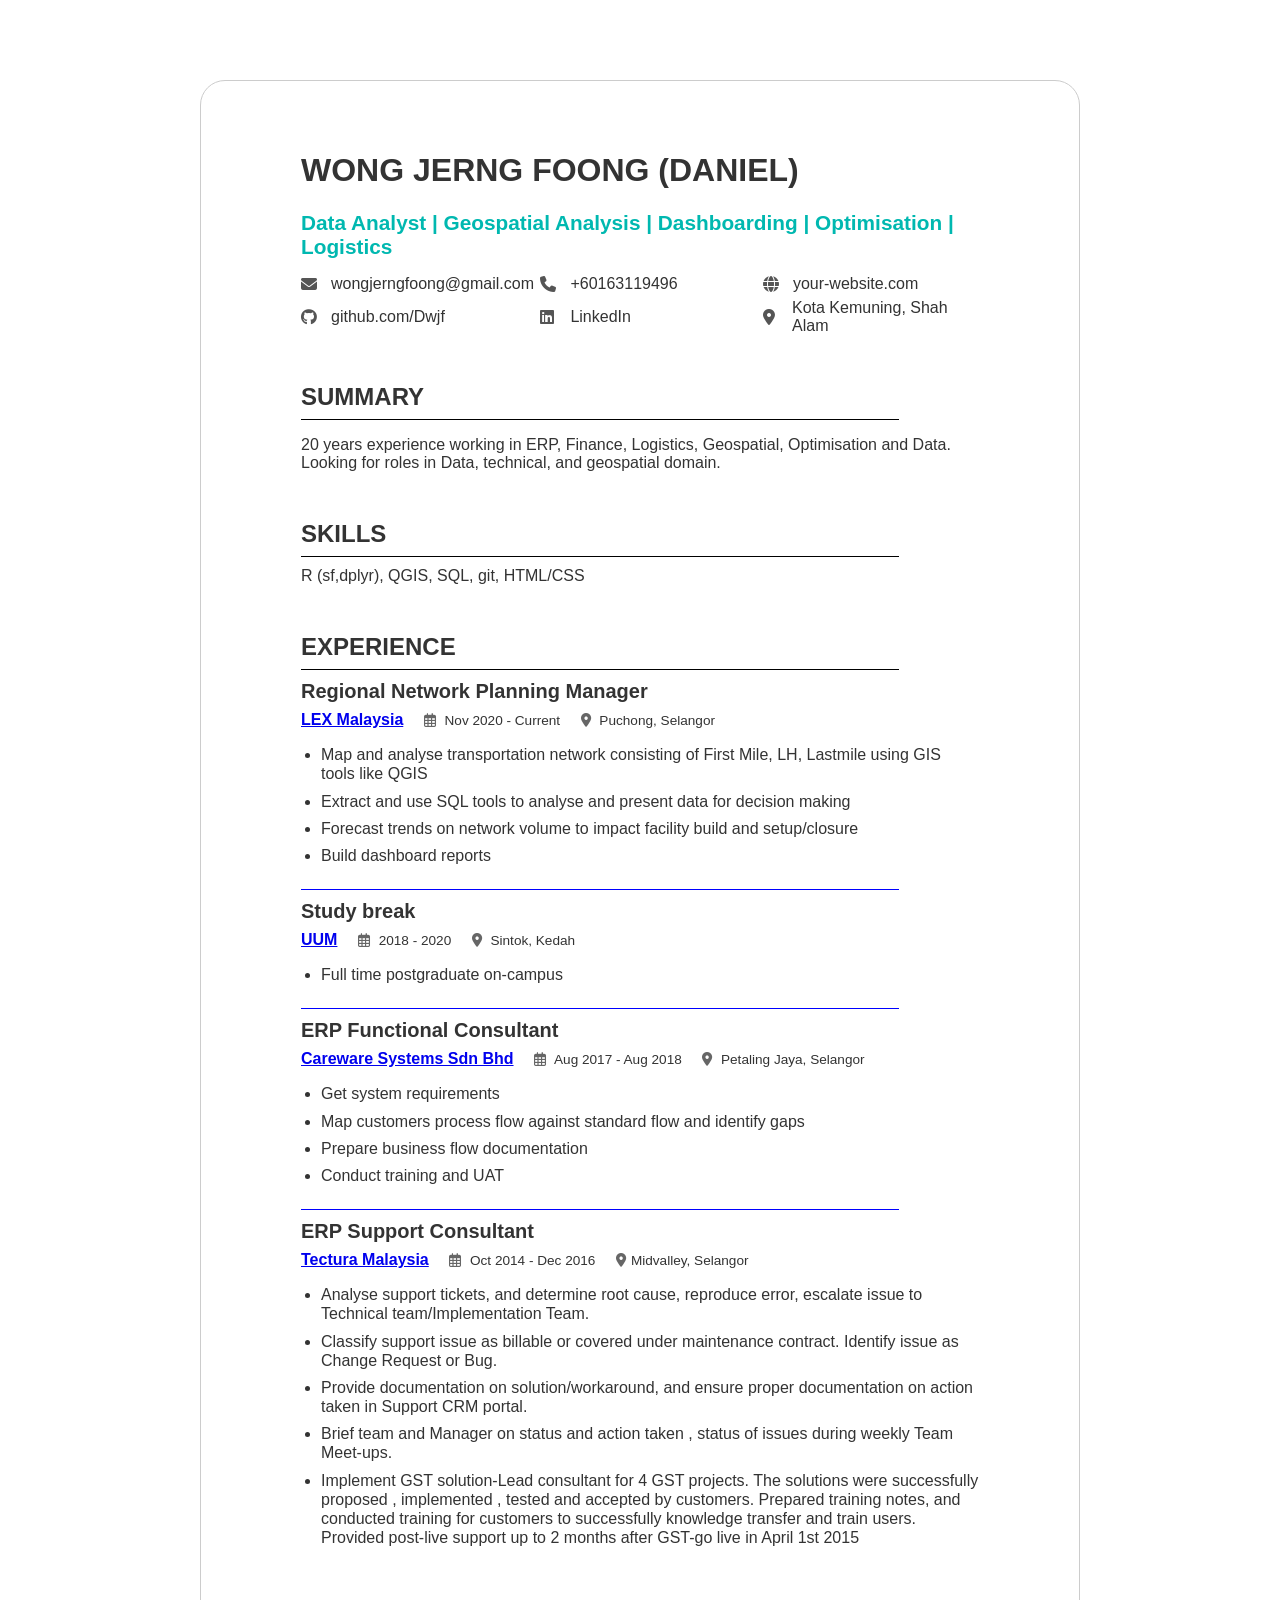
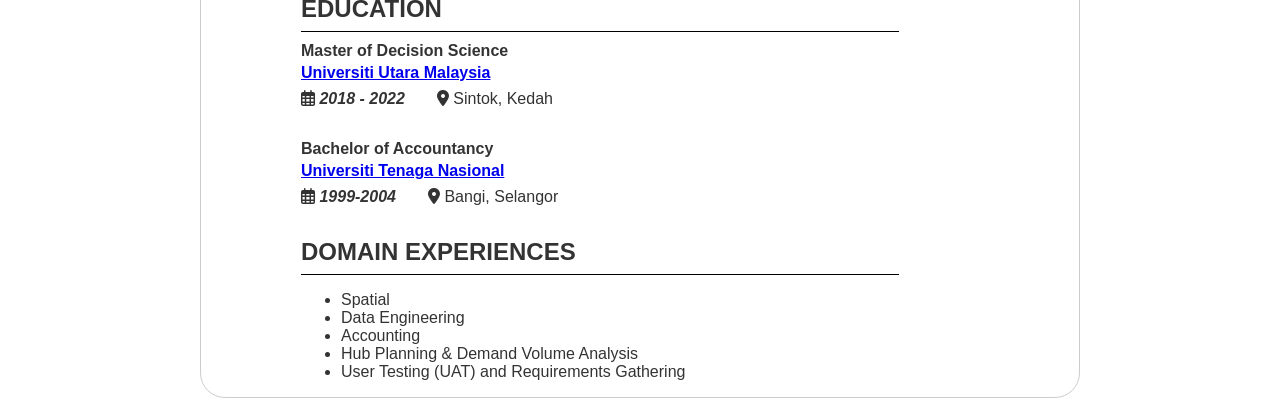
==== resume1.html @ c9bf4744 "first commit" ====
<!DOCTYPE html>
<html lang="en">
<head>
    <meta charset="UTF-8">
    <title>Resume</title>
    <link rel="stylesheet" href="resume.css">
    <link rel="stylesheet" href="https://cdnjs.cloudflare.com/ajax/libs/font-awesome/6.5.1/css/all.min.css">
</head>
<body>
<div class="title">
    <h1>WONG JERNG FOONG (DANIEL)</h1>
            <p class="roles">
            Data Analyst | Geospatial Analysis | Dashboarding | Optimisation | Logistics
            </p>

    <div class="contact-info">
        <div class="contact-grid">
            <!-- First Row -->
            <div class="contact-item">
                <i class="fas fa-envelope"></i> <a href="mailto:wongjerngfoong@gmail.com">wongjerngfoong@gmail.com</a>
            </div>
            <div class="contact-item">
                <i class="fas fa-phone"></i> <a href="tel:+60163119496">+60163119496</a>
            </div>
            <div class="contact-item">
                <i class="fas fa-globe"></i> <a href="https://your-website.com" target="_blank">your-website.com</a>
            </div>
            <!-- Second Row -->
            <div class="contact-item">
                <i class="fab fa-github"></i> <a href="https://github.com/Dwjf" target="_blank">github.com/Dwjf</a>
            </div>
            <div class="contact-item">
                <i class="fab fa-linkedin"></i> <a href="https://www.linkedin.com/in/wongjerngfoong" target="_blank">LinkedIn</a>
            </div>
            <div class="contact-item">
                <i class="fas fa-map-marker-alt"></i> <span>Kota Kemuning, Shah Alam </span>
            </div>
        </div>
    </div>
</div>
<div class="summary">
    <h2>SUMMARY</h2>
    <hr>
    <p>20 years experience working in ERP, Finance, Logistics, Geospatial,  Optimisation and Data. Looking for roles in Data, technical, and geospatial domain.</p>

</div>
<div class="skills">
    <h2>SKILLS</h2>
    <hr>
    R (sf,dplyr), QGIS, SQL, git,  HTML/CSS
</div>

<div id="experience" class="experience">
    <h2>EXPERIENCE</h2>
    <hr>
    <div class="job">
    <span class="title">Regional Network Planning Manager</span>
    <div class="details">
    <span class="company">
        <a href="https://lex.com.my" target="_blank">LEX Malaysia</a></span>
    <span class="period"><i class="far fa-calendar-alt"></i> Nov 2020 - Current</span>
    <span class="location"><i class="fas fa-map-marker-alt"></i> Puchong, Selangor</span>
    </div>
        <div class="scope">
        <ul>
            <li>Map and analyse transportation network consisting of First Mile, LH, Lastmile using GIS tools like QGIS</li>
            <li>Extract and use SQL tools to analyse and present data for decision making</li>
            <li>Forecast trends on network volume to impact facility build and setup/closure</li>
            <li>Build dashboard reports</li>
        </ul>
            </div>
    </div>
    <hr class="grey">
    <div class="job">
        <span class="title">Study break</span>
        <div class="details">
            <span class="company">
                <a href="https://sqs.uum.edu.my/programmes/postgraduate/mora" target="_blank">UUM</a></span>
            <span class="period"><i class="far fa-calendar-alt"></i> 2018 - 2020</span>
            <span class="location"><i class="fas fa-map-marker-alt"></i> Sintok, Kedah</span>
        </div>
        <div class="scope">
            <ul>
                <li>Full time postgraduate on-campus</li>
            </ul>
        </div>
    </div>
    <hr class="grey">
    <div class="job">
        <span class="title">ERP Functional Consultant</span>
        <div class="details">
            <span class="company">
                <a href="https://www.careware.com.my/" target="_blank">Careware Systems Sdn Bhd</a></span>
            <span class="period"><i class="far fa-calendar-alt"></i> Aug 2017 - Aug 2018</span>
            <span class="location"><i class="fas fa-map-marker-alt"></i> Petaling Jaya, Selangor</span>
        </div>

        <div class="scope">
            <ul>
                <li>Get system requirements</li>
                <li>Map customers process flow against standard flow and identify gaps</li>
                <li>Prepare business flow documentation</li>
                <li>Conduct training and UAT</li>
            </ul>
        </div>
    </div>
    <hr class="grey">
    <div class="job">
        <span class="title">ERP Support Consultant</span>
        <div class="details">
            <span class="company">
                <a href="https://tectura.com/malaysia/" target="_blank">Tectura Malaysia</a></span>
            <span class="period"><i class="far fa-calendar-alt"></i> Oct 2014 - Dec 2016</span>
            <span class="location"><i class="fas fa-map-marker-alt"></i>Midvalley, Selangor</span>
        </div>
        <div class="scope">
            <ul>
                <li>Analyse support tickets, and determine root cause, reproduce error, escalate issue to Technical team/Implementation Team.</li>
                <li>Classify support issue as billable or covered under maintenance contract. Identify issue as Change Request or Bug.</li>
                <li>Provide documentation on solution/workaround, and ensure proper documentation on action taken in Support CRM portal.</li>
                <li>Brief team and Manager on status and action taken , status of issues during weekly Team Meet-ups.</li>
                <li>Implement GST solution-Lead consultant for 4 GST projects. The solutions were successfully proposed , implemented , tested and accepted by customers. Prepared training notes, and conducted training for customers to successfully knowledge transfer and train users. Provided post-live support up to 2 months after GST-go live in April 1st 2015</li>
            </ul>
        </div>
    </div>


<!--</div>-->
<!--    <div id="Lazada">-->
<!--        <period>Nov 2020 - Current</period>-->
<!--        <company>- LEX Malaysia</company>-->
<!--            <position>- Regional Network Planning Manager</position>-->
<!--        </div>-->
<!--    <div>-->
<!--        <period>Sep 2018 - Oct 2022</period>-->
<!--        <company>- Study break</company>-->
<!--        <position>- Masters of Decision Science - UUM</position>-->
<!--    </div>-->
<!--    <div>-->
<!--        <period><i class="far fa-calendar-alt"></i> Aug 2017 - Aug 2018</period>-->
<!--        <company>- Careware Systems Sdn Bhd</company>-->
<!--        <position>- ERP Functional Consultant</position>-->
<!--    </div>-->
<!--    <div>-->
<!--        <period>Oct 2014 - Dec 2016</period>-->
<!--        <company>- Tectura Malaysia</company>-->
<!--        <position>- ERP Support Consultant</position>-->
<!--    </div>-->

</div>
<div id="education">
    <h2>EDUCATION</h2>
    <hr>

    <div class="education">
        <span class="degree">Master of Decision Science</span>
        <span class="university">
            <a href="https://sqs.uum.edu.my/programmes/postgraduate/mora" target="_blank">Universiti Utara Malaysia</a></span>
        <div class="details">
            <span class="period"><i class="far fa-calendar-alt"></i> 2018 - 2022</span>
            <span class="location"><i class="fas fa-map-marker-alt"></i> Sintok, Kedah</span>
        </div>
    </div>
    <div class="education">
        <span class="degree">Bachelor of Accountancy</span>
        <span class="university">
            <a href="https://www.uniten.edu.my/" target="_blank">Universiti Tenaga Nasional</a></span>
        <div class="details">
            <span class="period"><i class="far fa-calendar-alt"></i> 1999-2004</span>
            <span class="location"><i class="fas fa-map-marker-alt"></i> Bangi, Selangor</span>

        </div>
    </div>

    <div id="domains">
        <h2>DOMAIN EXPERIENCES</h2>
        <hr>
        <ul>
            <li>Spatial</li>
            <li>Data Engineering</li>
            <li>Accounting</li>
            <li>Hub Planning & Demand Volume Analysis</li>
            <li>User Testing (UAT) and Requirements Gathering</li>
        </ul>
    </div>
    <div id="Theses"></div>
</div>
<div id="projects"> </div>
<div id="faq"></div>

</body>
</html>
---- resume.css ----
body {
    margin-top: 80px;
    margin-left: 200px;
    margin-right: 200px;
    /*height: 100vh;*/
    /*display: flex;*/
    font-family: "Roboto", sans-serif;
    font-size: 16px;
    /*line-height: 1.5;*/
    color: #333;
    border: 1px solid #ccc;
    padding-left: 100px;
    padding-right: 100px;
    padding-top: 50px;
    border-radius: 25px;
    /*border-color: beige;*/

}

.nav {
    width: 250px;       /* fixed width for navigation */
    background: #d4d7dc;
    padding: 20px;
    box-sizing: border-box;
    background-color: beige;
    font-size: 16   px;
    position: fixed;
    line-height: 1.5;
}

.section {
    flex: 1;            /* take up remaining space */
    background: #f2f2f2;
    padding: 20px;
    box-sizing: border-box;
    background-color: #c5e0f4;
    margin-left: 250px;
}

.rcorners1 {
    border-radius: 25px;
    padding: 15px;
    width: 500px;
    background: beige;
    margin-bottom: 15px;
    padding-left: 50px   ;
    padding-right: 50px;
    font-size: 15px;
}


period {
    font-style: italic;
    font-weight: bold;
}

company {
    font-style: bold;
}

position {
font-style: normal;
}

.title,
.summary,
.skills{
margin-bottom: 3rem;
    /*line-height: 2;*/
}



/*Education*/
.education {
    margin-bottom: 2rem;
}

.education .degree {
    font-weight: bold;
    display: block;
    margin-bottom: 0.25rem;
}

.education .university {
    display: block;
    margin-bottom: 0.5rem;
    font-weight: bold;
    color: #00b8b0;
}

.education .details {
    display: flex;
    gap: 2rem; /* Adds specific spacing between period and location */
    /* Remove justify-content: space-between */
}

.education .period {
    font-style: italic;
    font-weight: bold;
}

.education .location {
    text-align: left; /* Changed from right to left */
}


/*Experience*/
.experience {
    margin-bottom: 3rem;
}

.experience .title {
    font-weight: bold;
    display: block;
    margin-bottom: 0.5rem;
    font-size: 1.25rem;

}

.experience .details {
    margin-bottom: 1rem;
}

.experience .scope {
    margin-top: 1rem;
}

.experience .scope ul {
    margin: 0;
    padding-left: 20px;
    list-style-type: disc;
}

.experience .scope li {
    text-align: left;
    margin-bottom: 0.5rem;
    line-height: 1.2;
}

.experience .period,
.experience .location {
    margin-right: 1rem;
    font-size: 0.85rem;
}

.experience .period i,
.experience .location i {
    margin-right: 5px;
    color: #666;
}

.experience .company{
    margin-right: 1rem;
    color: #00b8b0;
    font-weight: bold;
}
.job {
    margin-bottom: 1.5rem;
}

h2 {
    margin-bottom: 0.5rem;
    /*font-size: 1rem;*/
}

hr {
    border: none; /* Removes default border */
    border-top: 1.5px solid black; /* Creates a 1px solid black line */
    margin-right: 80px;
    margin-bottom: 10px;
}

hr.grey {
    border: none; /* Removes default border */
    border-top: 1.5px solid blue; /* Creates a 1px solid black line */
    /*margin-right: 200px;*/
    /*margin-bottom: 10px;*/
}
.roles {
    margin-bottom: 0.5rem;
    font-size: 1.3rem;
    font-weight: bold;
    color: #00b8b0;
}


.contact-grid {
    display: grid;
    grid-template-columns: repeat(3, 1fr);
    grid-template-rows: repeat(2, auto);
    gap: 0.4rem;
    max-width: 1000px;
    margin: 1rem 0;
}

.contact-item {
    display: flex;
    align-items: center;
}

.contact-item i {
    width: 20px;
    color: #555;
    margin-right: 10px;
}

.contact-item a,
.contact-item span {
    color: #333;
    text-decoration: none;
}

.contact-item a:hover {
    text-decoration: underline;
}
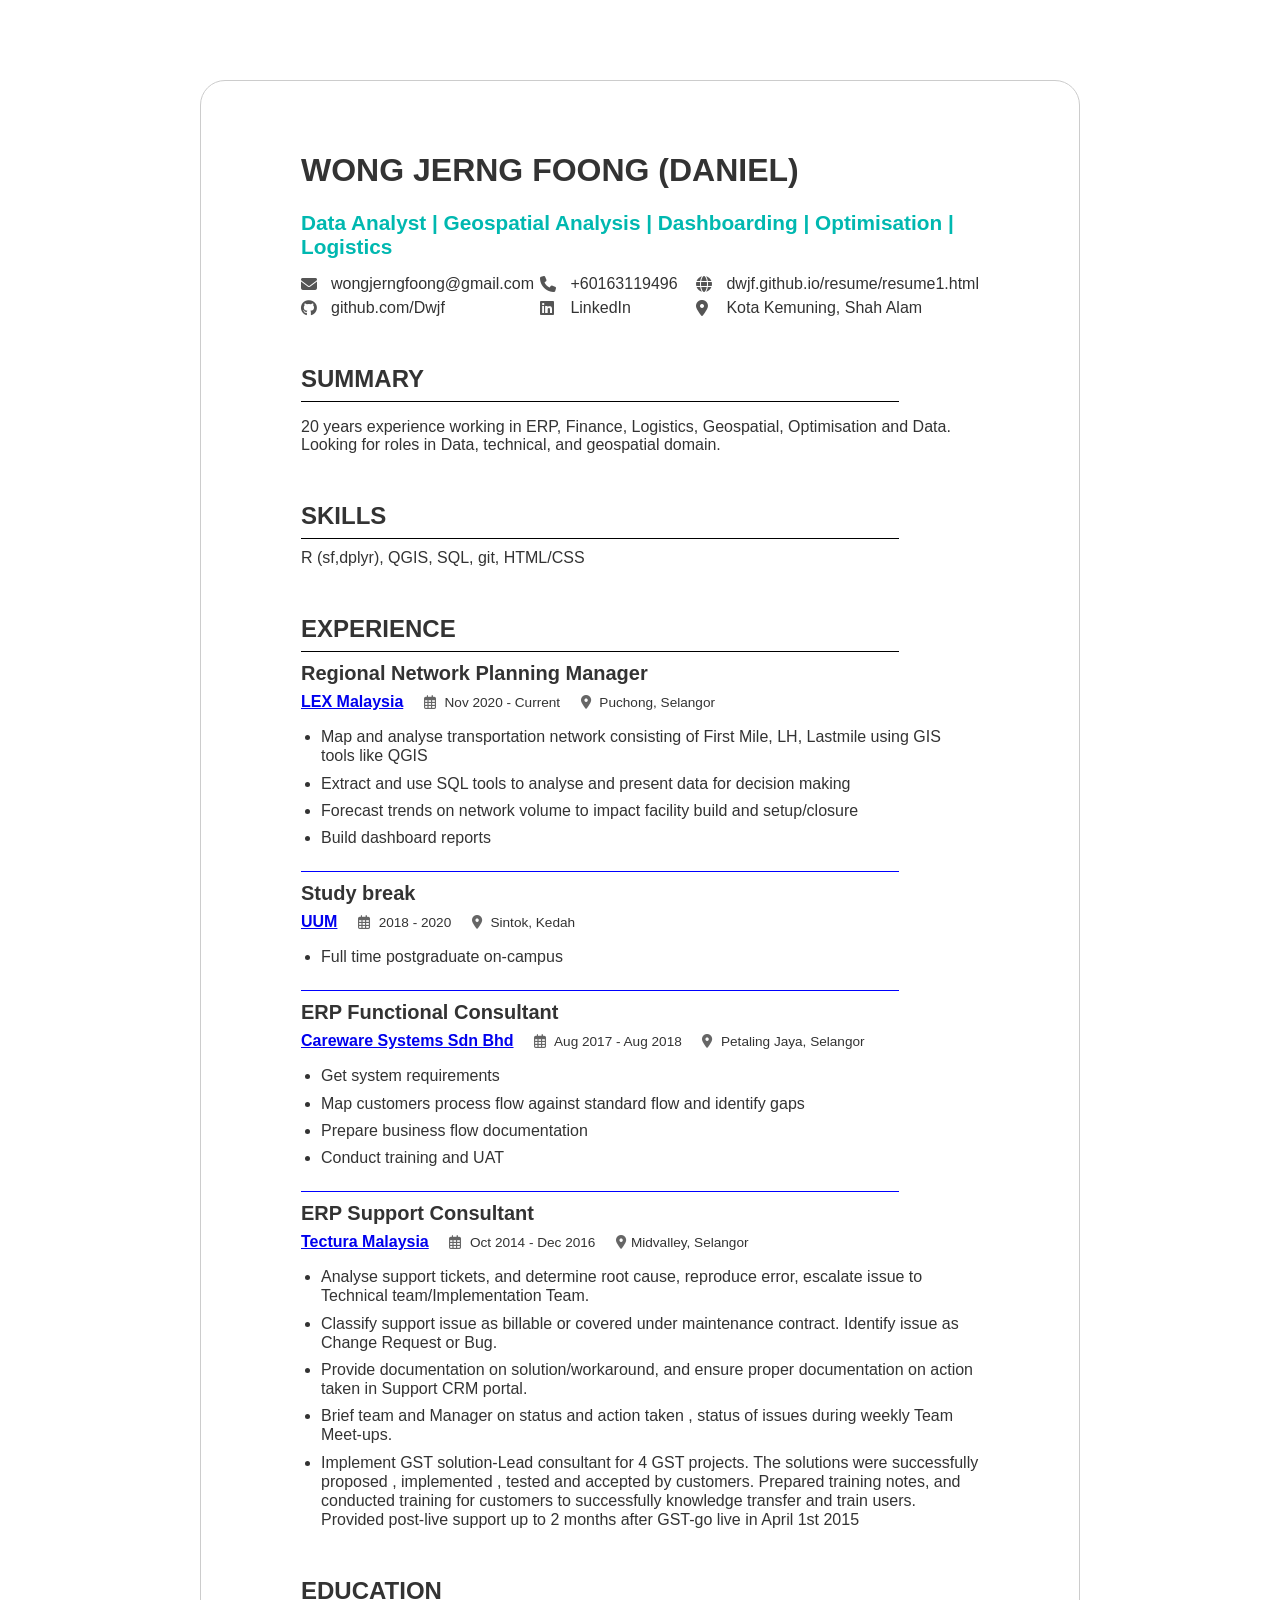
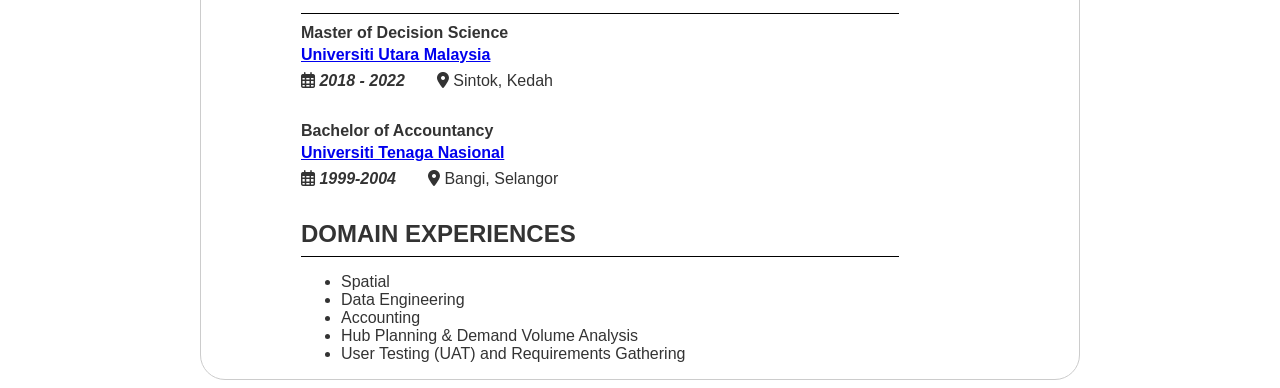
==== commit ab249987: "change change" ====
--- a/resume1.html
+++ b/resume1.html
@@ -23,7 +23,7 @@
                 <i class="fas fa-phone"></i> <a href="tel:+60163119496">+60163119496</a>
             </div>
             <div class="contact-item">
-                <i class="fas fa-globe"></i> <a href="https://your-website.com" target="_blank">your-website.com</a>
+                <i class="fas fa-globe"></i> <a href="https://dwjf.github.io/resume/resume1.html" target="_blank">dwjf.github.io/resume/resume1.html</a>
             </div>
             <!-- Second Row -->
             <div class="contact-item">
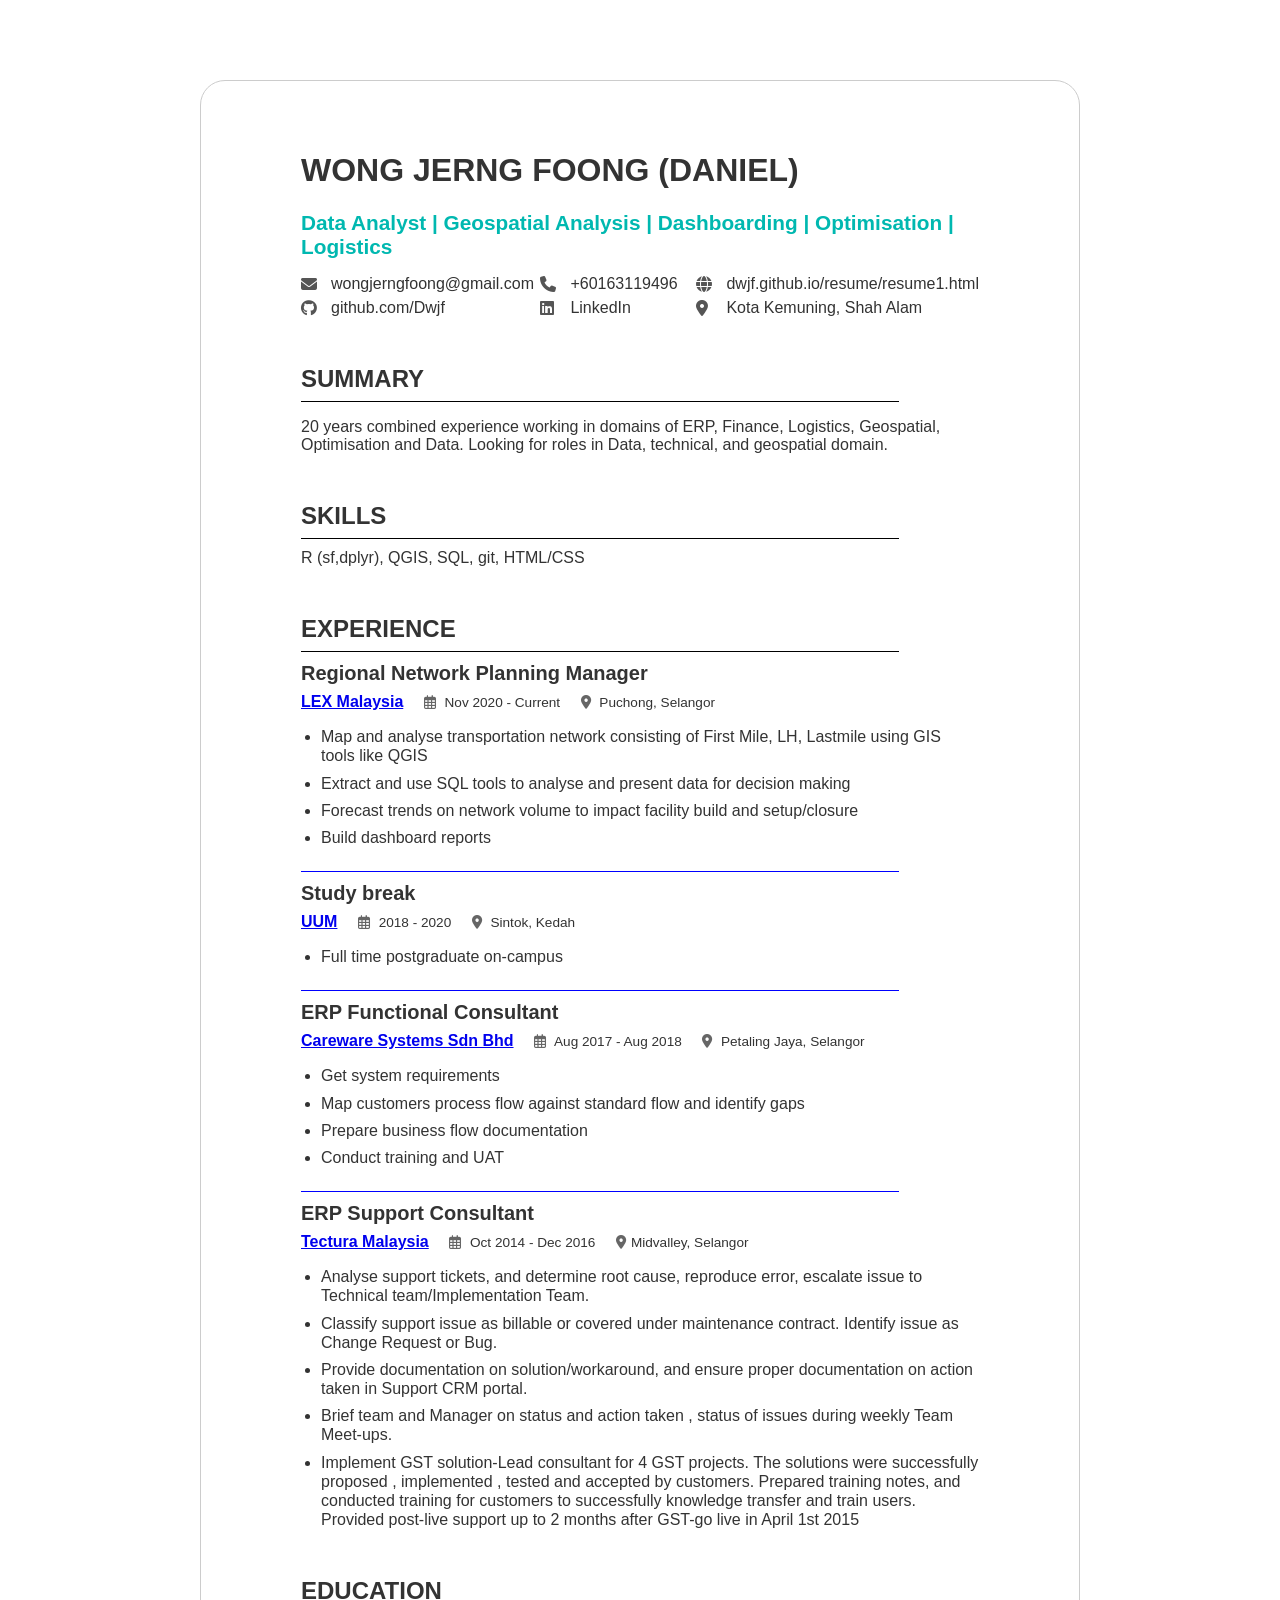
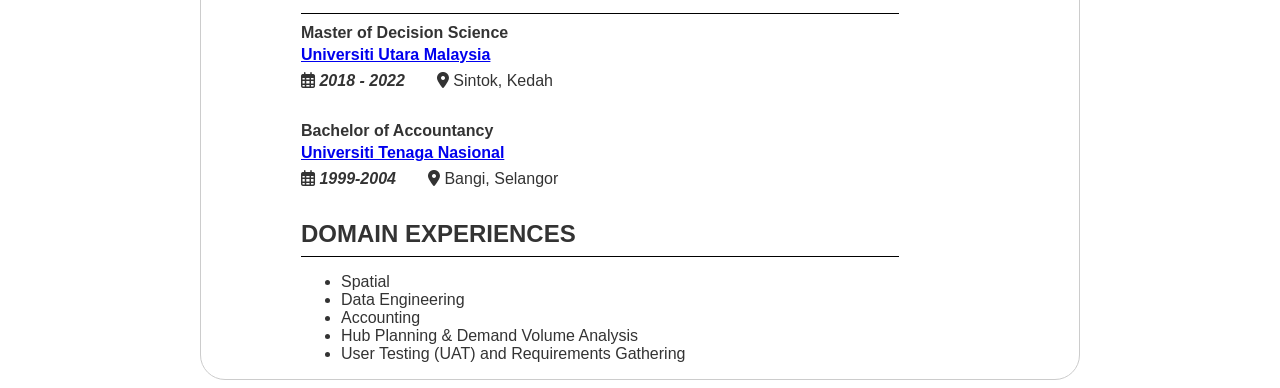
==== commit f1626010: "domains update domain update" ====
--- a/resume1.html
+++ b/resume1.html
@@ -41,7 +41,7 @@
 <div class="summary">
     <h2>SUMMARY</h2>
     <hr>
-    <p>20 years experience working in ERP, Finance, Logistics, Geospatial,  Optimisation and Data. Looking for roles in Data, technical, and geospatial domain.</p>
+    <p>20 years combined experience working in domains of ERP, Finance, Logistics, Geospatial,  Optimisation and Data. Looking for roles in Data, technical, and geospatial domain.</p>
 
 </div>
 <div class="skills">
